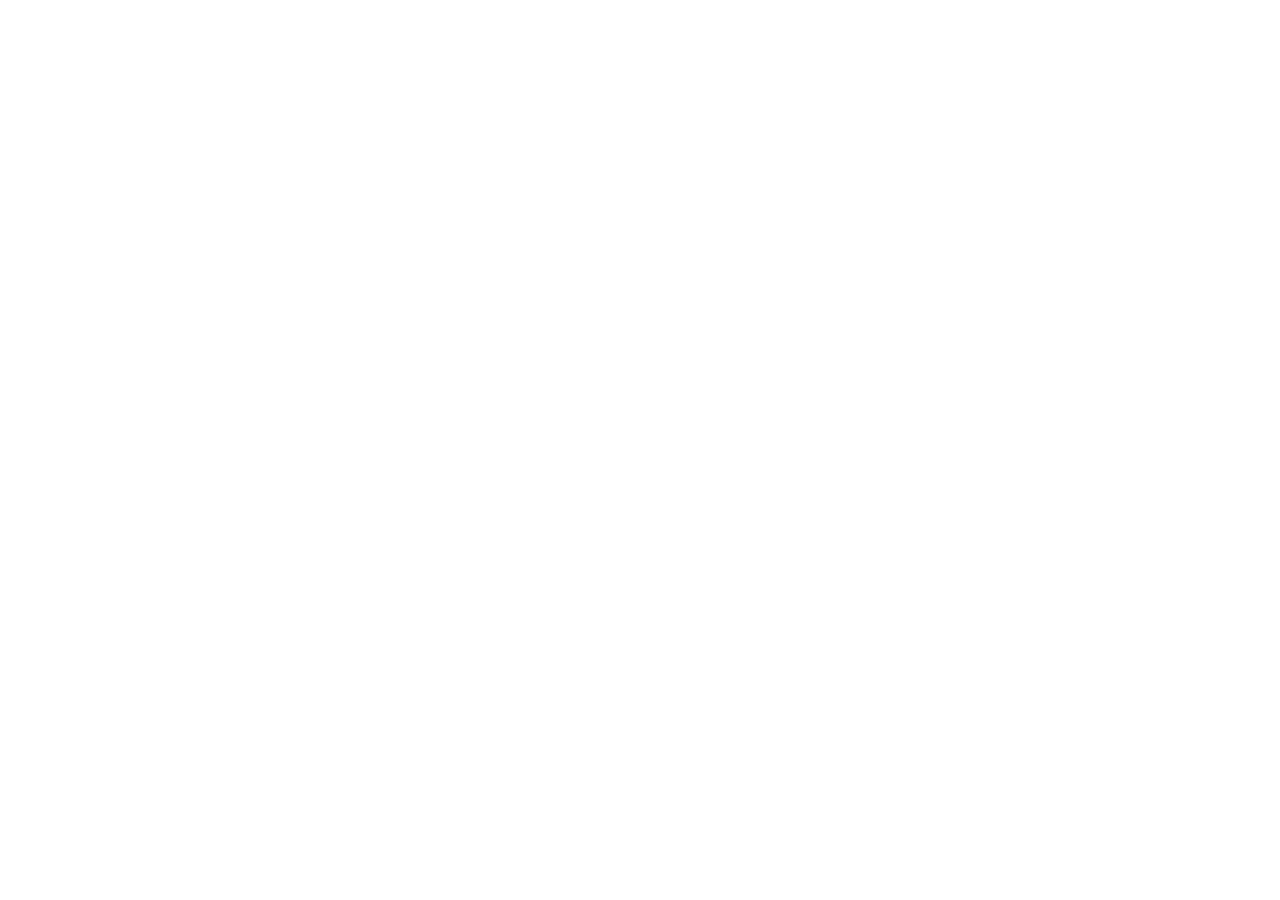
==== index.html @ 6fd1ac2e "Estructura inicial del proyecto" ====
<!DOCTYPE html>
<html lang="en">
<head>
    <meta charset="UTF-8">
    <meta name="viewport" content="width=device-width, initial-scale=1.0">
    <title>Portafolio personal</title>
    <link rel="stylesheet" href="styles.css">
</head>
<body>
    <header></header>
    <main></main>
    <footer></footer>
</body>
</html>
---- styles.css ----
/*Estilos a usar*/
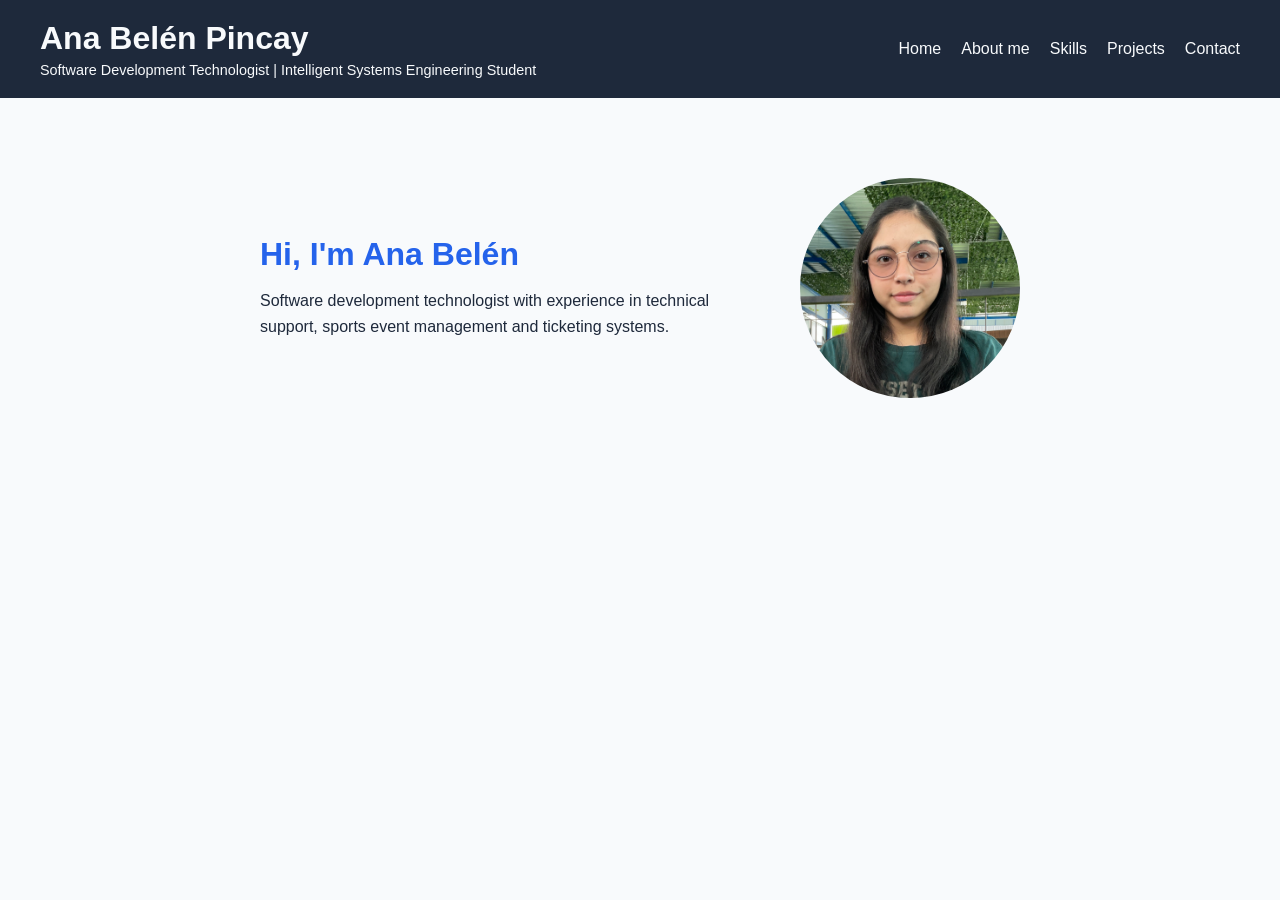
==== commit 58e85af3: "Navegación y sección principal" ====
--- a/index.html
+++ b/index.html
@@ -3,12 +3,39 @@
 <head>
     <meta charset="UTF-8">
     <meta name="viewport" content="width=device-width, initial-scale=1.0">
-    <title>Portafolio personal</title>
+    <title>Ana Belén Pincay | Portfolio</title>
     <link rel="stylesheet" href="styles.css">
 </head>
 <body>
-    <header></header>
-    <main></main>
+    <header class="header">
+    <div class="header__brand">
+        <h1 class="header__name">Ana Belén Pincay</h1>
+        <p class="header__role">Software Development Technologist | Intelligent Systems Engineering Student</p>
+    </div>
+    <nav class="nav">
+            <ul class="nav__list">
+                <li><a class="nav__link" href="#home">Home</a></li>
+                <li><a class="nav__link" href="#about">About me</a></li>
+                <li><a class="nav__link" href="#skills">Skills</a></li>
+                <li><a class="nav__link" href="#projects">Projects</a></li>
+                <li><a class="nav__link" href="#contact">Contact</a></li>
+            </ul>
+        </nav>
+    </header>
+
+    <main>
+        <section class="hero" id="home">
+            <div class="hero__text">
+                <h2 class="hero__title">Hi, I'm Ana Belén</h2>
+                <p class="hero__description">
+                    Software development technologist with experience in technical
+                    support, sports event management and ticketing systems.
+                </p>
+            </div>
+            <img class="hero__image" src="img/avatar.jpg" alt="Photo of Ana Belén Pincay">
+        </section>
+    </main>
+
     <footer></footer>
 </body>
-</html>
+</html>
--- a/styles.css
+++ b/styles.css
@@ -1 +1,80 @@
-/*Estilos a usar*/+:root {
+    --color-primary: #2563eb;
+    --color-dark: #1e293b;
+    --color-light: #f8fafc;
+    --font-main: Arial, Helvetica, sans-serif;
+}
+
+* {
+    margin: 0;
+    padding: 0;
+    box-sizing: border-box;
+}
+
+body {
+    font-family: var(--font-main);
+    background-color: var(--color-light);
+    color: var(--color-dark);
+}
+
+.header {
+    display: flex;
+    justify-content: space-between;
+    align-items: center;
+    flex-wrap: wrap;
+    gap: 20px;
+    padding: 20px 40px;
+    background-color: var(--color-dark);
+    color: var(--color-light);
+}
+
+.header__role {
+    margin-top: 5px;
+    font-size: 0.9rem;
+}
+
+.nav__list {
+    display: flex;
+    gap: 20px;
+    list-style: none;
+}
+
+.nav__link {
+    color: var(--color-light);
+    text-decoration: none;
+}
+
+.nav__link:hover {
+    color: var(--color-primary);
+}
+
+.hero {
+    display: flex;
+    justify-content: center;
+    align-items: center;
+    gap: 40px;
+    padding: 80px 40px;
+}
+
+.hero__text {
+    max-width: 500px;
+}
+
+.hero__title {
+    margin-bottom: 15px;
+    font-size: 2rem;
+    color: var(--color-primary);
+}
+
+.hero__description {
+    line-height: 1.6;
+}
+
+.hero__image {
+    width: 220px;
+    height: 220px;
+    flex-shrink: 0;
+    border-radius: 50%;
+    object-fit: cover;
+    object-position: center top;
+}
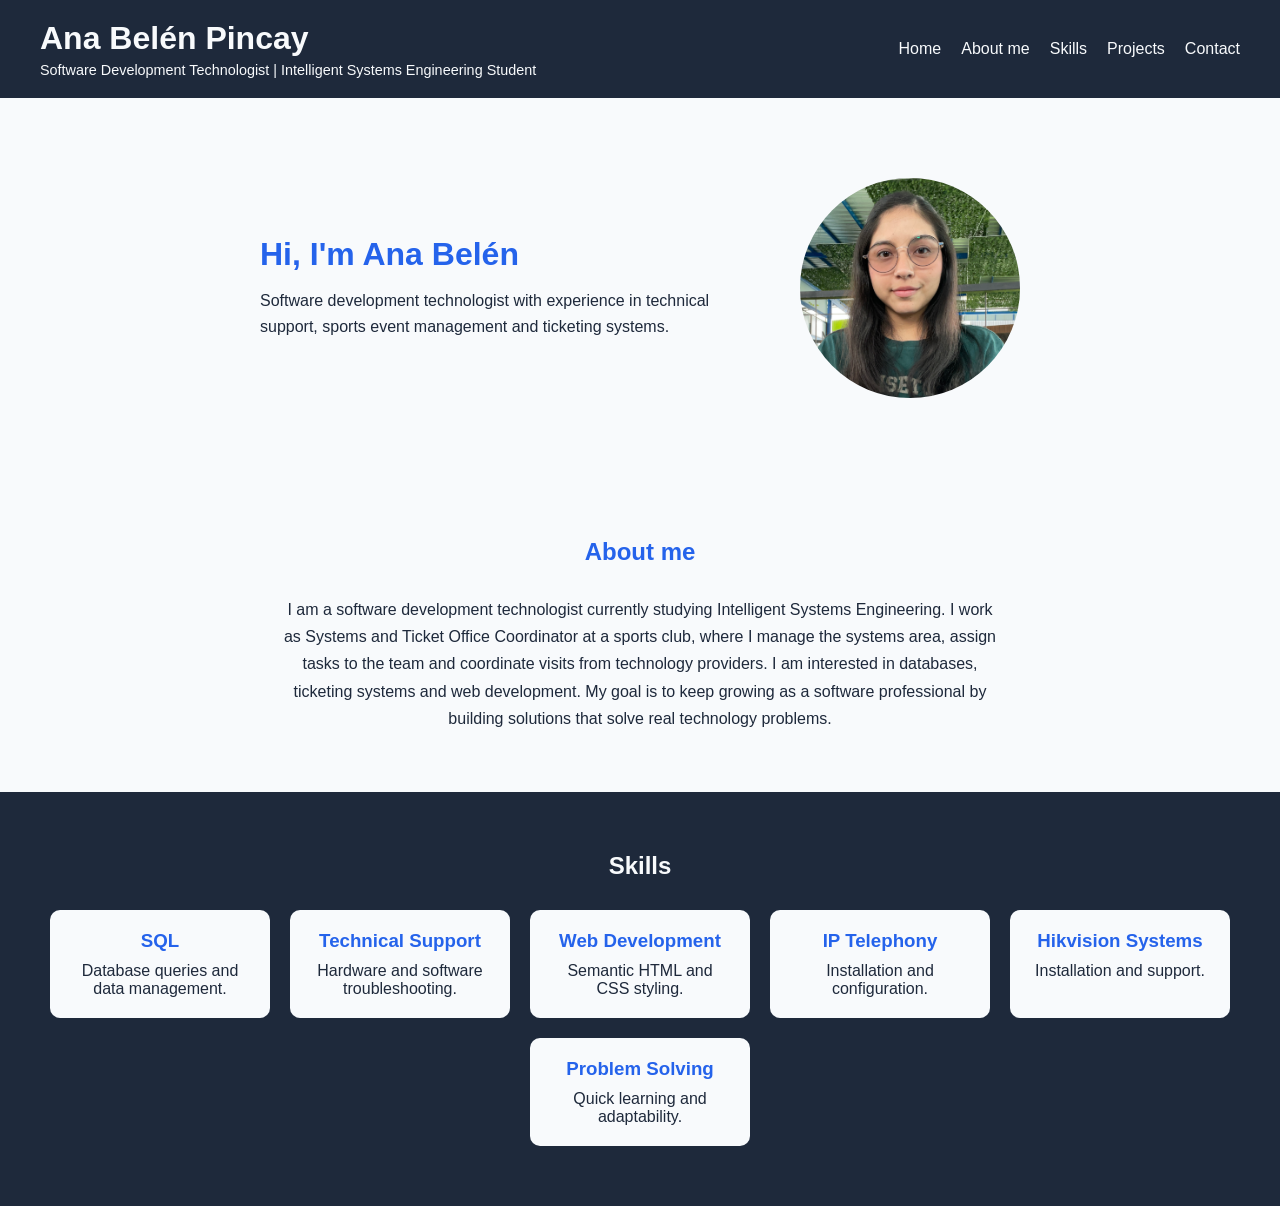
==== commit a34f04e2: "Secciones Sobre Mi y Habilidades" ====
--- a/index.html
+++ b/index.html
@@ -34,6 +34,49 @@
             </div>
             <img class="hero__image" src="img/avatar.jpg" alt="Photo of Ana Belén Pincay">
         </section>
+                <section class="about" id="about">
+            <h2 class="section__title">About me</h2>
+            <p class="about__text">
+                I am a software development technologist currently studying
+                Intelligent Systems Engineering. I work as Systems and Ticket
+                Office Coordinator at a sports club, where I manage the systems
+                area, assign tasks to the team and coordinate visits from
+                technology providers. I am interested in databases, ticketing
+                systems and web development. My goal is to keep growing as a
+                software professional by building solutions that solve real
+                technology problems.
+            </p>
+        </section>
+
+        <section class="skills" id="skills">
+            <h2 class="section__title">Skills</h2>
+            <div class="skills__list">
+                <article class="skill">
+                    <h3 class="skill__name">SQL</h3>
+                    <p class="skill__description">Database queries and data management.</p>
+                </article>
+                <article class="skill">
+                    <h3 class="skill__name">Technical Support</h3>
+                    <p class="skill__description">Hardware and software troubleshooting.</p>
+                </article>
+                <article class="skill">
+                    <h3 class="skill__name">Web Development</h3>
+                    <p class="skill__description">Semantic HTML and CSS styling.</p>
+                </article>
+                <article class="skill">
+                    <h3 class="skill__name">IP Telephony</h3>
+                    <p class="skill__description">Installation and configuration.</p>
+                </article>
+                <article class="skill">
+                    <h3 class="skill__name">Hikvision Systems</h3>
+                    <p class="skill__description">Installation and support.</p>
+                </article>
+                <article class="skill">
+                    <h3 class="skill__name">Problem Solving</h3>
+                    <p class="skill__description">Quick learning and adaptability.</p>
+                </article>
+            </div>
+        </section>
     </main>
 
     <footer></footer>
--- a/styles.css
+++ b/styles.css
@@ -76,5 +76,55 @@
     flex-shrink: 0;
     border-radius: 50%;
     object-fit: cover;
-    object-position: center top;
+    object-position: center 10%;
+}
+.section__title {
+    margin-bottom: 30px;
+    text-align: center;
+    color: var(--color-primary);
+}
+
+.about {
+    max-width: 800px;
+    margin: 0 auto;
+    padding: 60px 40px;
+}
+
+.about__text {
+    line-height: 1.7;
+    text-align: center;
+}
+
+.skills {
+    padding: 60px 40px;
+    background-color: var(--color-dark);
+}
+
+.skills .section__title {
+    color: var(--color-light);
+}
+
+.skills__list {
+    display: flex;
+    flex-wrap: wrap;
+    justify-content: center;
+    gap: 20px;
+}
+
+.skill {
+    width: 220px;
+    padding: 20px;
+    border-radius: 10px;
+    background-color: var(--color-light);
+    text-align: center;
+    transition: transform 0.3s;
+}
+
+.skill:hover {
+    transform: translateY(-8px);
+}
+
+.skill__name {
+    margin-bottom: 10px;
+    color: var(--color-primary);
 }
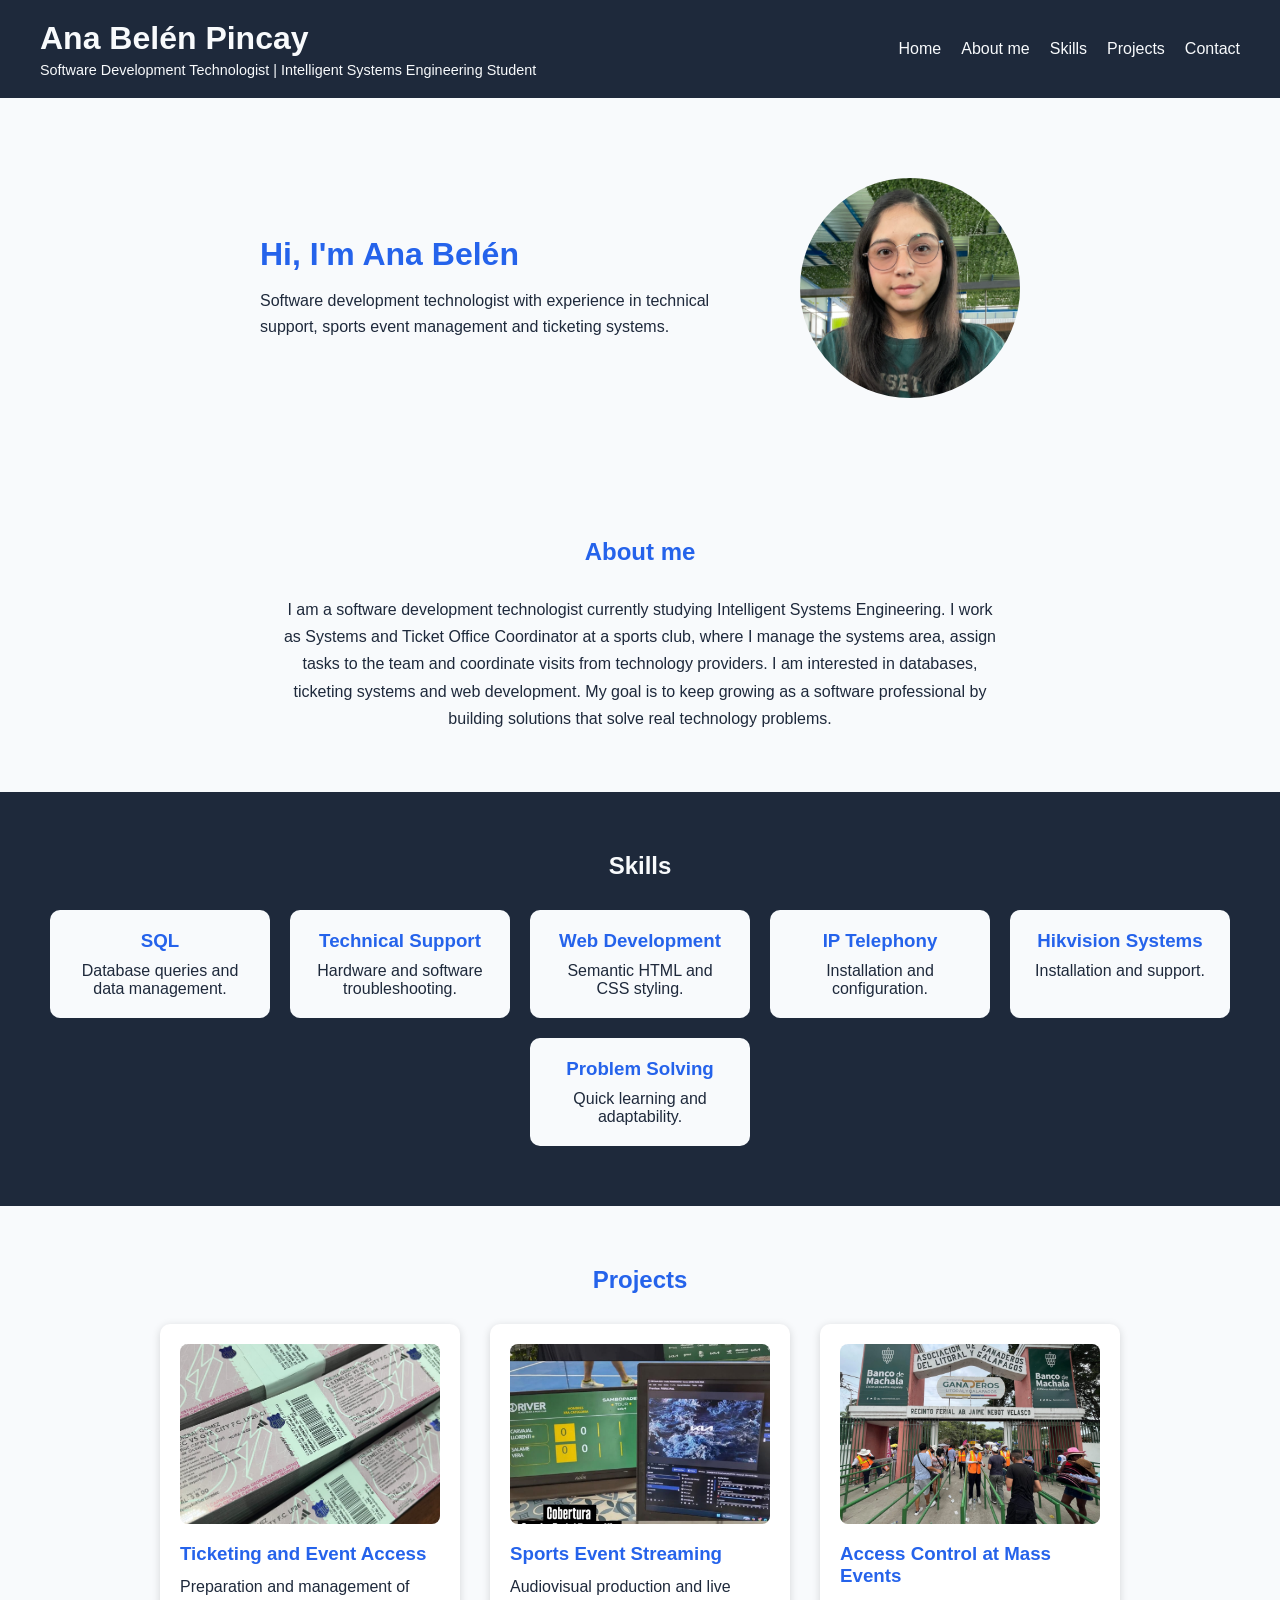
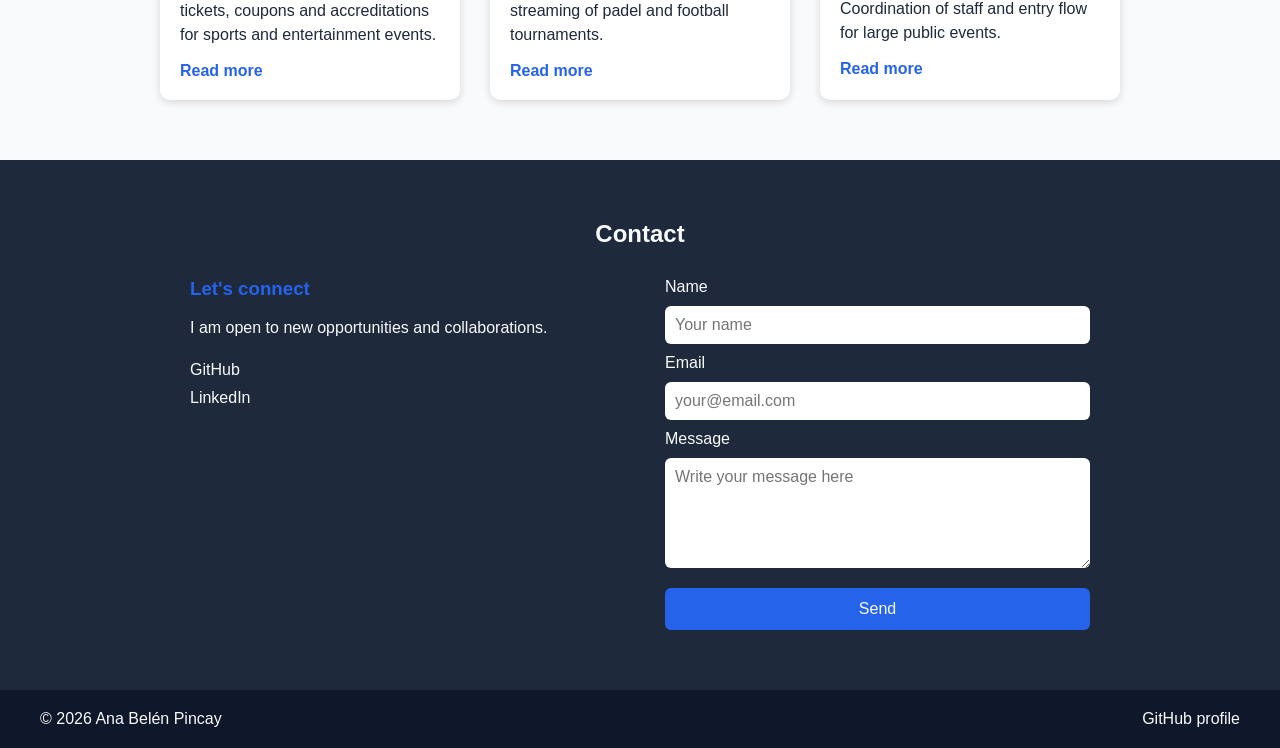
==== commit 77ebcf88: "Secciones de proyectos, contacto y pie de página" ====
--- a/index.html
+++ b/index.html
@@ -8,11 +8,11 @@
 </head>
 <body>
     <header class="header">
-    <div class="header__brand">
-        <h1 class="header__name">Ana Belén Pincay</h1>
-        <p class="header__role">Software Development Technologist | Intelligent Systems Engineering Student</p>
-    </div>
-    <nav class="nav">
+        <div class="header__brand">
+            <h1 class="header__name">Ana Belén Pincay</h1>
+            <p class="header__role">Software Development Technologist | Intelligent Systems Engineering Student</p>
+        </div>
+        <nav class="nav">
             <ul class="nav__list">
                 <li><a class="nav__link" href="#home">Home</a></li>
                 <li><a class="nav__link" href="#about">About me</a></li>
@@ -34,7 +34,8 @@
             </div>
             <img class="hero__image" src="img/avatar.jpg" alt="Photo of Ana Belén Pincay">
         </section>
-                <section class="about" id="about">
+
+        <section class="about" id="about">
             <h2 class="section__title">About me</h2>
             <p class="about__text">
                 I am a software development technologist currently studying
@@ -77,8 +78,72 @@
                 </article>
             </div>
         </section>
+
+        <section class="projects" id="projects">
+            <h2 class="section__title">Projects</h2>
+            <div class="projects__list">
+                <article class="project">
+                    <img class="project__image" src="img/ticketing_emelec.jpeg" alt="Ticketing and event access project">
+                    <h3 class="project__name">Ticketing and Event Access</h3>
+                    <p class="project__description">
+                        Preparation and management of tickets, coupons and
+                        accreditations for sports and entertainment events.
+                    </p>
+                    <a class="project__link" href="#">Read more</a>
+                </article>
+                <article class="project">
+                    <img class="project__image" src="img/streaming_show593.jpeg" alt="Sports event streaming project">
+                    <h3 class="project__name">Sports Event Streaming</h3>
+                    <p class="project__description">
+                        Audiovisual production and live streaming of padel
+                        and football tournaments.
+                    </p>
+                    <a class="project__link" href="#">Read more</a>
+                </article>
+                <article class="project">
+                    <img class="project__image" src="img/control_de_accesos.jpeg" alt="Access control at a mass event">
+                    <h3 class="project__name">Access Control at Mass Events</h3>
+                    <p class="project__description">
+                        Coordination of staff and entry flow for large public events.
+                    </p>
+                    <a class="project__link" href="#">Read more</a>
+                </article>
+            </div>
+        </section>
+
+        <section class="contact" id="contact">
+            <h2 class="section__title">Contact</h2>
+            <div class="contact__content">
+                <div class="contact__info">
+                    <h3 class="contact__subtitle">Let's connect</h3>
+                    <p class="contact__text">
+                        I am open to new opportunities and collaborations.
+                    </p>
+                    <ul class="contact__list">
+                        <li><a class="contact__link" href="https://github.com/anabpm98-dev">GitHub</a></li>
+                        <li><a class="contact__link" href="https://www.linkedin.com/in/ana-belen-pincay-500356185?utm_source=share_via&utm_content=profile&utm_medium=member_android">LinkedIn</a></li>
+                    </ul>
+                </div>
+
+                <form class="form">
+                    <label class="form__label" for="name">Name</label>
+                    <input class="form__input" type="text" id="name" name="name" placeholder="Your name">
+
+                    <label class="form__label" for="email">Email</label>
+                    <input class="form__input" type="email" id="email" name="email" placeholder="your@email.com">
+
+                    <label class="form__label" for="message">Message</label>
+                    <textarea class="form__input form__textarea" id="message" name="message" rows="5" placeholder="Write your message here"></textarea>
+
+                    <button class="form__button" type="submit">Send</button>
+                </form>
+            </div>
+        </section>
     </main>
 
-    <footer></footer>
+    <footer class="footer">
+        <p class="footer__text">&copy; 2026 Ana Belén Pincay</p>
+        <a class="footer__link" href="https://github.com/TU-USUARIO">GitHub profile</a>
+    </footer>
 </body>
 </html>
--- a/styles.css
+++ b/styles.css
@@ -1,10 +1,14 @@
+/* ===== Variables ===== */
 :root {
     --color-primary: #2563eb;
+    --color-primary-dark: #1d4ed8;
     --color-dark: #1e293b;
+    --color-darker: #0f172a;
     --color-light: #f8fafc;
     --font-main: Arial, Helvetica, sans-serif;
 }
 
+/* ===== Base ===== */
 * {
     margin: 0;
     padding: 0;
@@ -17,6 +21,13 @@
     color: var(--color-dark);
 }
 
+.section__title {
+    margin-bottom: 30px;
+    text-align: center;
+    color: var(--color-primary);
+}
+
+/* ===== Header y navegación ===== */
 .header {
     display: flex;
     justify-content: space-between;
@@ -48,6 +59,7 @@
     color: var(--color-primary);
 }
 
+/* ===== Sección principal ===== */
 .hero {
     display: flex;
     justify-content: center;
@@ -76,14 +88,10 @@
     flex-shrink: 0;
     border-radius: 50%;
     object-fit: cover;
-    object-position: center 10%;
-}
-.section__title {
-    margin-bottom: 30px;
-    text-align: center;
-    color: var(--color-primary);
-}
-
+    object-position: center 15%;
+}
+
+/* ===== Sobre mí ===== */
 .about {
     max-width: 800px;
     margin: 0 auto;
@@ -95,6 +103,7 @@
     text-align: center;
 }
 
+/* ===== Habilidades ===== */
 .skills {
     padding: 60px 40px;
     background-color: var(--color-dark);
@@ -127,4 +136,170 @@
 .skill__name {
     margin-bottom: 10px;
     color: var(--color-primary);
+}
+
+/* ===== Proyectos ===== */
+.projects {
+    padding: 60px 40px;
+}
+
+.projects__list {
+    display: flex;
+    flex-wrap: wrap;
+    justify-content: center;
+    gap: 30px;
+}
+
+.project {
+    width: 300px;
+    padding: 20px;
+    border-radius: 10px;
+    background-color: white;
+    box-shadow: 0 2px 8px rgba(0, 0, 0, 0.15);
+    transition: transform 0.3s;
+}
+
+.project:hover {
+    transform: translateY(-8px);
+}
+
+.project__image {
+    width: 100%;
+    height: 180px;
+    margin-bottom: 15px;
+    border-radius: 8px;
+    object-fit: cover;
+}
+
+.project__name {
+    margin-bottom: 10px;
+    color: var(--color-primary);
+}
+
+.project__description {
+    margin-bottom: 15px;
+    line-height: 1.5;
+}
+
+.project__link {
+    color: var(--color-primary);
+    font-weight: bold;
+    text-decoration: none;
+}
+
+.project__link:hover {
+    text-decoration: underline;
+}
+
+/* ===== Contacto ===== */
+.contact {
+    padding: 60px 40px;
+    background-color: var(--color-dark);
+}
+
+.contact .section__title {
+    color: var(--color-light);
+}
+
+.contact__content {
+    display: flex;
+    flex-wrap: wrap;
+    justify-content: center;
+    gap: 50px;
+    max-width: 900px;
+    margin: 0 auto;
+}
+
+.contact__info {
+    flex: 1;
+    min-width: 250px;
+    color: var(--color-light);
+}
+
+.contact__subtitle {
+    margin-bottom: 15px;
+    color: var(--color-primary);
+}
+
+.contact__text {
+    margin-bottom: 20px;
+    line-height: 1.6;
+}
+
+.contact__list {
+    list-style: none;
+}
+
+.contact__list li {
+    margin-bottom: 10px;
+}
+
+.contact__link {
+    color: var(--color-light);
+    text-decoration: none;
+}
+
+.contact__link:hover {
+    color: var(--color-primary);
+}
+
+/* ===== Formulario ===== */
+.form {
+    display: flex;
+    flex: 1;
+    flex-direction: column;
+    gap: 10px;
+    min-width: 280px;
+    max-width: 500px;
+}
+
+.form__label {
+    color: var(--color-light);
+}
+
+.form__input {
+    padding: 10px;
+    border: none;
+    border-radius: 6px;
+    font-family: var(--font-main);
+    font-size: 1rem;
+}
+
+.form__textarea {
+    resize: vertical;
+}
+
+.form__button {
+    margin-top: 10px;
+    padding: 12px;
+    border: none;
+    border-radius: 6px;
+    background-color: var(--color-primary);
+    color: var(--color-light);
+    font-size: 1rem;
+    cursor: pointer;
+    transition: background-color 0.3s;
+}
+
+.form__button:hover {
+    background-color: var(--color-primary-dark);
+}
+
+/* ===== Pie de página ===== */
+.footer {
+    display: flex;
+    justify-content: space-between;
+    align-items: center;
+    padding: 20px 40px;
+    background-color: var(--color-darker);
+    color: var(--color-light);
+}
+
+.footer__link {
+    color: var(--color-light);
+    text-decoration: none;
+}
+
+.footer__link:hover {
+    color: var(--color-primary);
 }
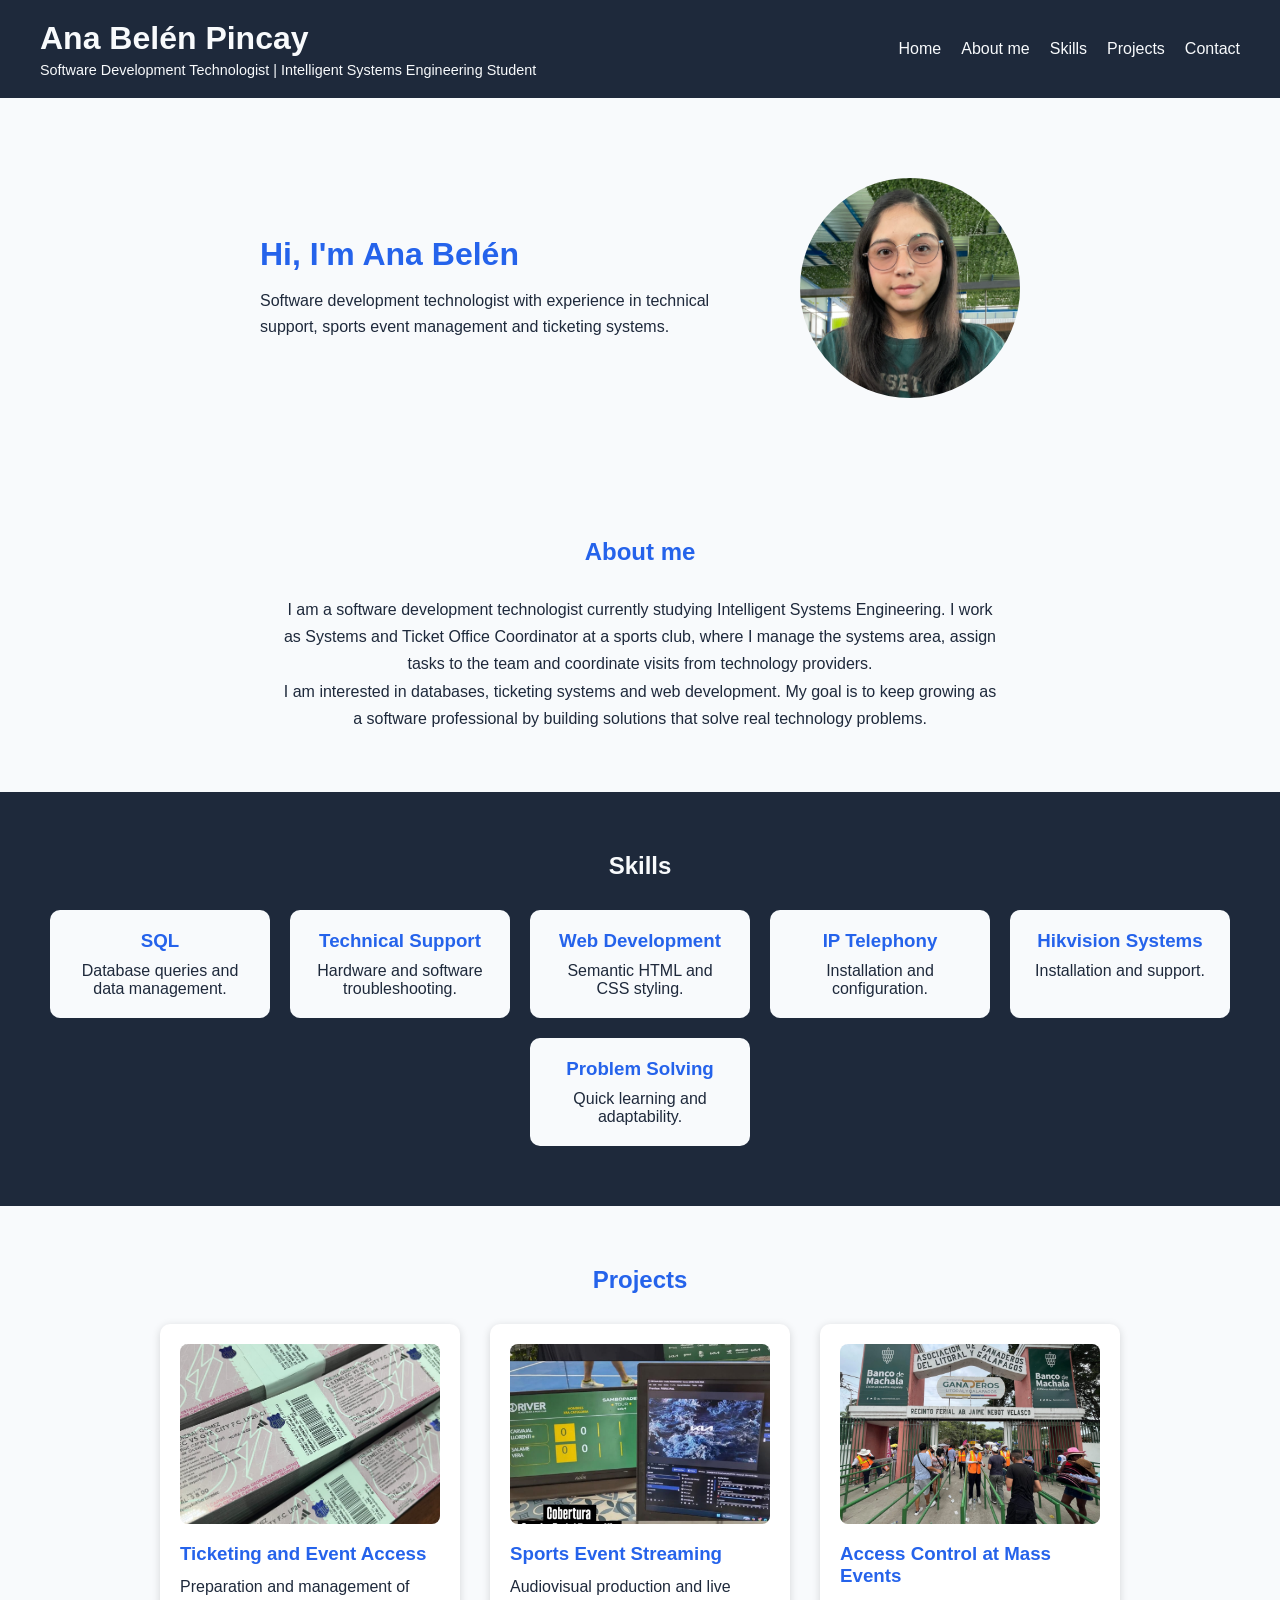
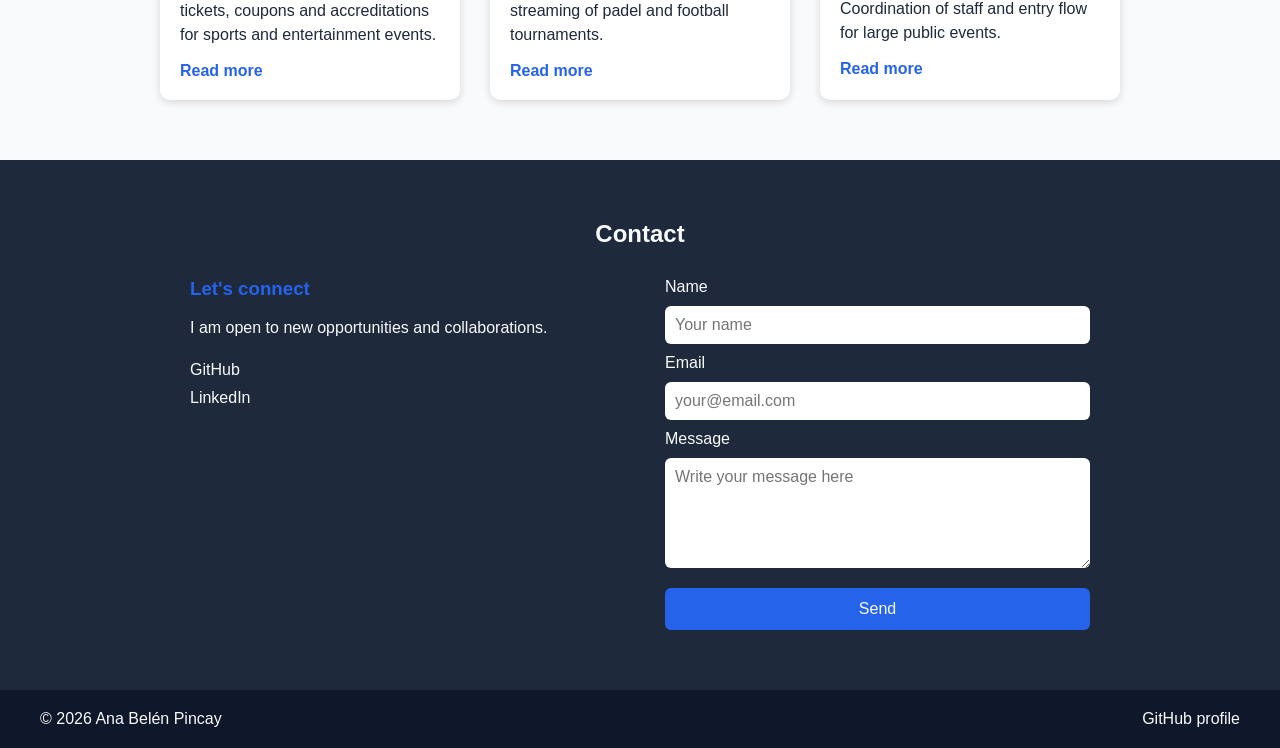
==== commit f1be9d01: "Páginas de detalle de los proyectos" ====
--- a/index.html
+++ b/index.html
@@ -42,7 +42,8 @@
                 Intelligent Systems Engineering. I work as Systems and Ticket
                 Office Coordinator at a sports club, where I manage the systems
                 area, assign tasks to the team and coordinate visits from
-                technology providers. I am interested in databases, ticketing
+                technology providers. 
+                <BR>I am interested in databases, ticketing
                 systems and web development. My goal is to keep growing as a
                 software professional by building solutions that solve real
                 technology problems.
@@ -89,7 +90,7 @@
                         Preparation and management of tickets, coupons and
                         accreditations for sports and entertainment events.
                     </p>
-                    <a class="project__link" href="#">Read more</a>
+                    <a class="project__link" href="Ticketing.html">Read more</a>
                 </article>
                 <article class="project">
                     <img class="project__image" src="img/streaming_show593.jpeg" alt="Sports event streaming project">
@@ -98,7 +99,7 @@
                         Audiovisual production and live streaming of padel
                         and football tournaments.
                     </p>
-                    <a class="project__link" href="#">Read more</a>
+                    <a class="project__link" href="Streaming.html">Read more</a>
                 </article>
                 <article class="project">
                     <img class="project__image" src="img/control_de_accesos.jpeg" alt="Access control at a mass event">
@@ -106,7 +107,7 @@
                     <p class="project__description">
                         Coordination of staff and entry flow for large public events.
                     </p>
-                    <a class="project__link" href="#">Read more</a>
+                    <a class="project__link" href="Access-Control.html">Read more</a>
                 </article>
             </div>
         </section>
--- a/styles.css
+++ b/styles.css
@@ -302,4 +302,53 @@
 
 .footer__link:hover {
     color: var(--color-primary);
+}
+
+/* ===== Páginas de detalle ===== */
+.detail {
+    max-width: 800px;
+    margin: 0 auto;
+    padding: 50px 40px;
+}
+
+.detail__back {
+    display: inline-block;
+    margin-bottom: 20px;
+    color: var(--color-primary);
+    font-weight: bold;
+    text-decoration: none;
+}
+
+.detail__back:hover {
+    text-decoration: underline;
+}
+
+.detail__title {
+    margin-bottom: 25px;
+    color: var(--color-primary);
+}
+
+.detail__image {
+    width: 100%;
+    max-height: 400px;
+    margin-bottom: 30px;
+    border-radius: 10px;
+    object-fit: cover;
+}
+
+.detail__section {
+    margin-bottom: 25px;
+}
+
+.detail__subtitle {
+    margin-bottom: 10px;
+}
+
+.detail__text {
+    line-height: 1.7;
+}
+
+.detail__list {
+    padding-left: 20px;
+    line-height: 1.8;
 }
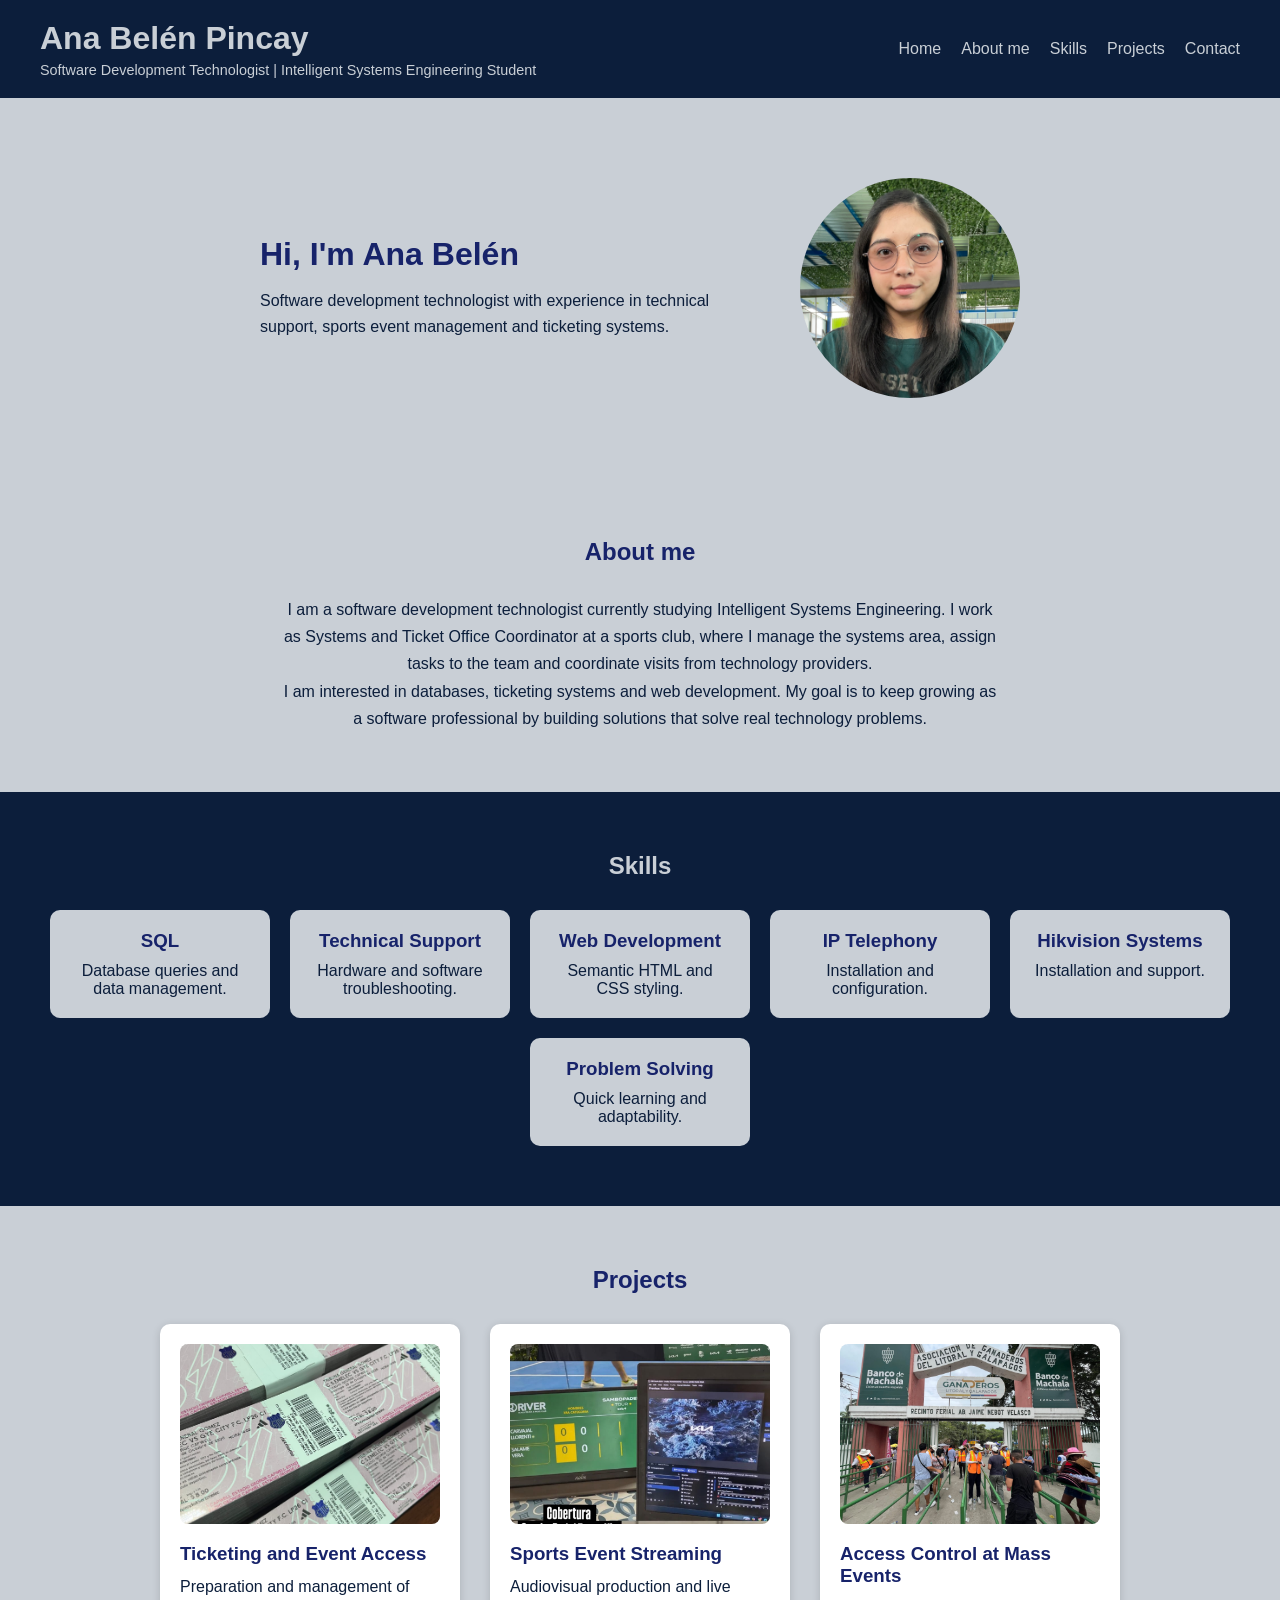
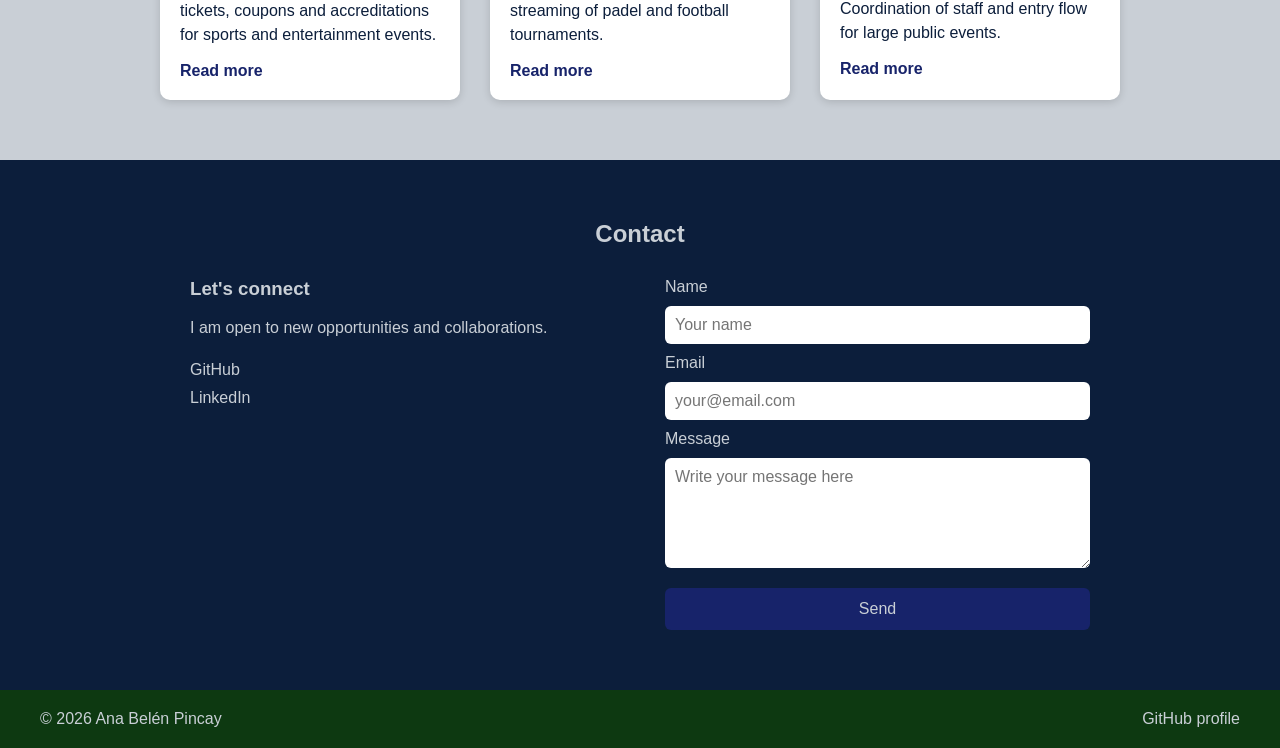
==== commit 5fecbfa0: "Correcciones finales" ====
--- a/index.html
+++ b/index.html
@@ -122,7 +122,7 @@
                     </p>
                     <ul class="contact__list">
                         <li><a class="contact__link" href="https://github.com/anabpm98-dev">GitHub</a></li>
-                        <li><a class="contact__link" href="https://www.linkedin.com/in/ana-belen-pincay-500356185?utm_source=share_via&utm_content=profile&utm_medium=member_android">LinkedIn</a></li>
+                        <li><a class="contact__link" href="https://www.linkedin.com/in/ana-belen-pincay-500356185?utm_source=share_via&amp;utm_content=profile&amp;utm_medium=member_android">LinkedIn</a></li>
                     </ul>
                 </div>
 
@@ -144,7 +144,7 @@
 
     <footer class="footer">
         <p class="footer__text">&copy; 2026 Ana Belén Pincay</p>
-        <a class="footer__link" href="https://github.com/TU-USUARIO">GitHub profile</a>
+        <a class="footer__link" href="https://github.com/anabpm98-dev">GitHub profile</a>
     </footer>
 </body>
 </html>
--- a/styles.css
+++ b/styles.css
@@ -1,10 +1,10 @@
 /* ===== Variables ===== */
 :root {
-    --color-primary: #2563eb;
-    --color-primary-dark: #1d4ed8;
-    --color-dark: #1e293b;
-    --color-darker: #0f172a;
-    --color-light: #f8fafc;
+    --color-primary: #17236a;
+    --color-primary-dark: #90a5df;
+    --color-dark: #0c1e3b;
+    --color-darker: #0d3911;
+    --color-light: #c9cfd6;
     --font-main: Arial, Helvetica, sans-serif;
 }
 
@@ -154,7 +154,7 @@
     width: 300px;
     padding: 20px;
     border-radius: 10px;
-    background-color: white;
+    background-color: #ffffff;
     box-shadow: 0 2px 8px rgba(0, 0, 0, 0.15);
     transition: transform 0.3s;
 }
@@ -218,7 +218,7 @@
 
 .contact__subtitle {
     margin-bottom: 15px;
-    color: var(--color-primary);
+    color: var(--color-light);
 }
 
 .contact__text {
@@ -261,7 +261,7 @@
     padding: 10px;
     border: none;
     border-radius: 6px;
-    font-family: var(--font-main);
+    font-family: var(--font-light);
     font-size: 1rem;
 }
 
@@ -351,4 +351,42 @@
 .detail__list {
     padding-left: 20px;
     line-height: 1.8;
+}
+
+/* ===== Estilos finales ===== */
+html {
+    scroll-behavior: smooth;
+}
+
+@media (max-width: 768px) {
+    .header {
+        flex-direction: column;
+        padding: 20px;
+        text-align: center;
+    }
+
+    .nav__list {
+        flex-wrap: wrap;
+        justify-content: center;
+    }
+
+    .hero {
+        flex-direction: column-reverse;
+        padding: 40px 20px;
+        text-align: center;
+    }
+
+    .about,
+    .skills,
+    .projects,
+    .contact,
+    .detail {
+        padding: 40px 20px;
+    }
+
+    .footer {
+        flex-direction: column;
+        gap: 10px;
+        text-align: center;
+    }
 }
